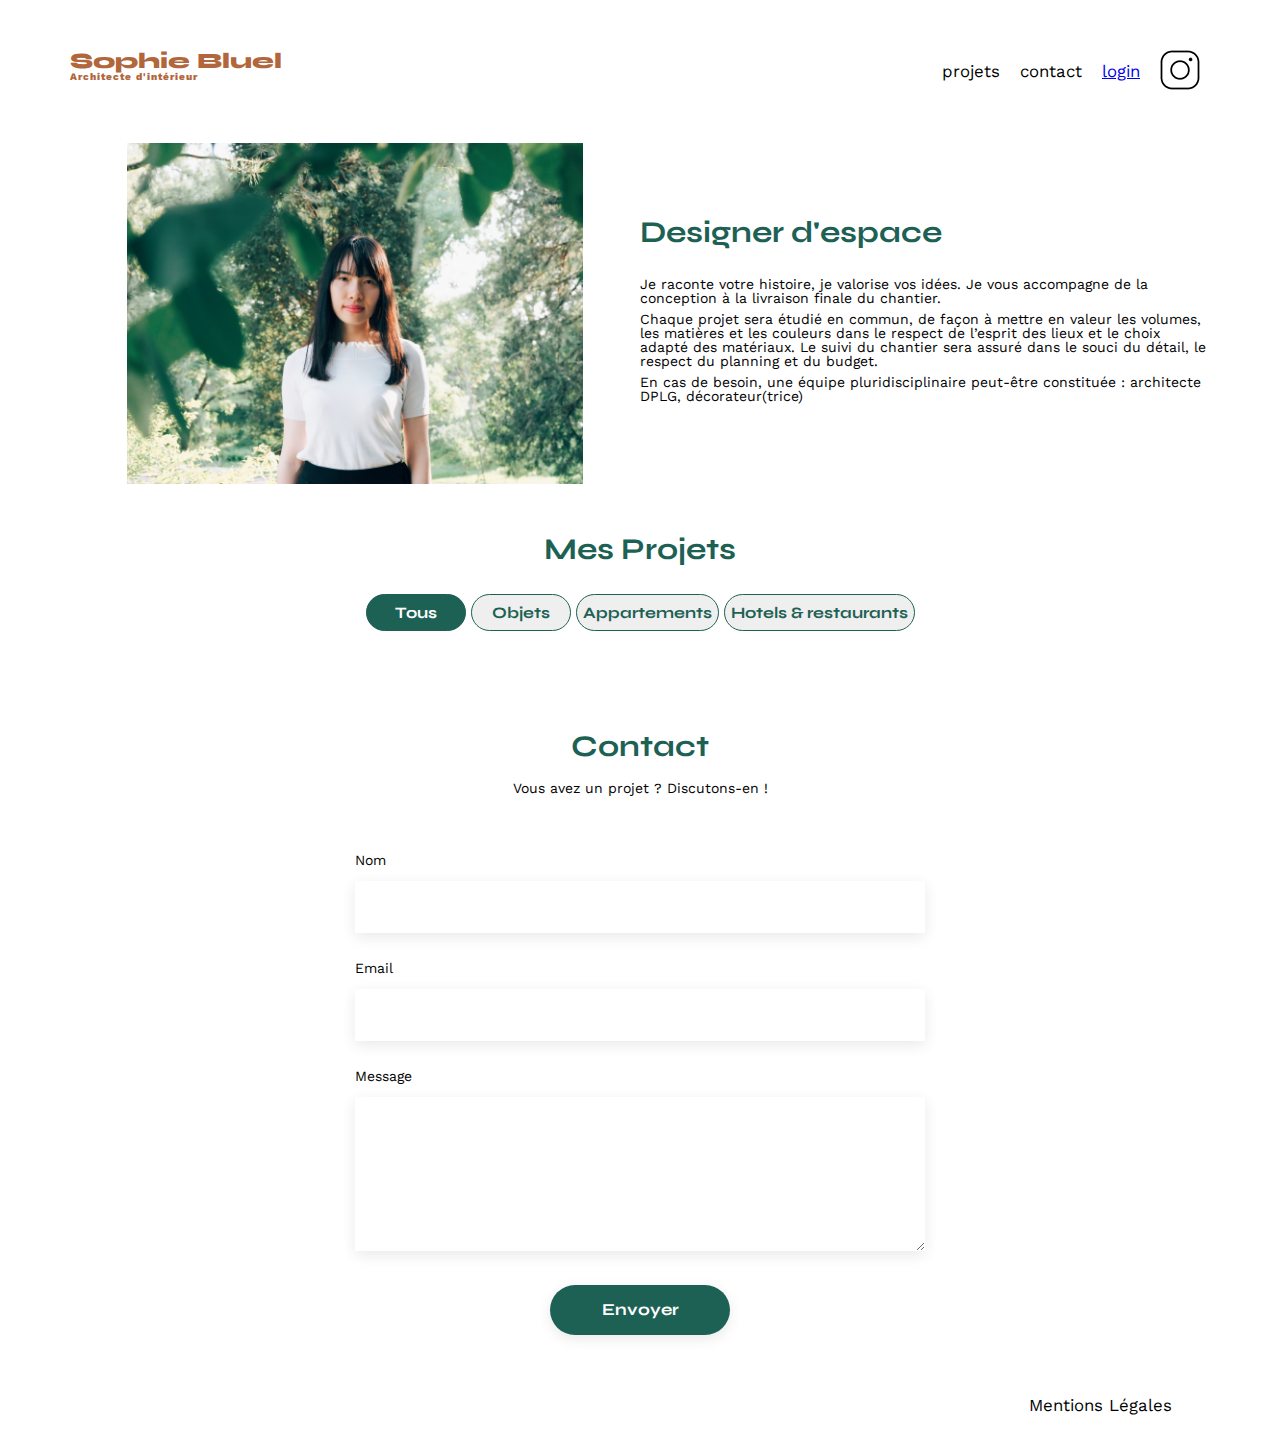
==== FrontEnd/index.html @ d0076750 "first comit" ====
<!DOCTYPE html>
<html lang="fr">
<head>
	<meta charset="UTF-8">
	<title>Sophie Bluel - Architecte d'intérieur</title>
	<meta name="viewport" content="width=device-width, initial-scale=1.0">
	<link rel="preconnect" href="https://fonts.googleapis.com">
	<link rel="preconnect" href="https://fonts.gstatic.com" crossorigin>
	<link href="https://fonts.googleapis.com/css2?family=Syne:wght@700;800&family=Work+Sans&display=swap" rel="stylesheet">
	<meta name="description" content="">
	<link rel="stylesheet" href="./assets/style.css">
	<script type="module" src="works.js"></script>
</head>
<body>
<header>
	<h1>Sophie Bluel <span>Architecte d'intérieur</span></h1>
	<nav>
		<ul>
			<li>projets</li>
			<li>contact</li>
			<a href="login.html"><li>login</li></a>
			<li><img src="./assets/icons/instagram.png" alt="Instagram"></li>
		</ul>
	</nav>
</header>
<main>
	<section id="introduction">
		<figure>
			<img src="./assets/images/sophie-bluel.png" alt="">
		</figure>
		<article>
			<h2>Designer d'espace</h2>
			<p>Je raconte votre histoire, je valorise vos idées. Je vous accompagne de la conception à la livraison finale du chantier.</p>
			<p>Chaque projet sera étudié en commun, de façon à mettre en valeur les volumes, les matières et les couleurs dans le respect de l’esprit des lieux et le choix adapté des matériaux. Le suivi du chantier sera assuré dans le souci du détail, le respect du planning et du budget.</p>
			<p>En cas de besoin, une équipe pluridisciplinaire peut-être constituée : architecte DPLG, décorateur(trice)</p>
		</article>
	</section>
	<section id="portfolio">
		<h2>Mes Projets</h2>
		<div class="filtre">
			<button id="tous" class="button button_active">Tous</button>
			<button id="objets" class="button">Objets</button>
			<button id="appartements" class="button">Appartements</button>
			<button id="hotels_restaurants" class="button">Hotels & restaurants</button>
		</div>
		<div class="gallery">

		</div>
	</section>
	<section id="contact">
		<h2>Contact</h2>
		<p>Vous avez un projet ? Discutons-en !</p>
		<form action="#" method="post">
			<label for="name">Nom</label>
			<input type="text" name="name" id="name">
			<label for="email">Email</label>
			<input type="email" name="email" id="email">
			<label for="message">Message</label>
			<textarea name="message" id="message" cols="30" rows="10"></textarea>
			<input type="submit" value="Envoyer">
		</form>
	</section>
</main>

<footer>
	<nav>
		<ul>
			<li>Mentions Légales</li>
		</ul>
	</nav>
</footer>
</body>
</html>
---- FrontEnd/assets/style.css ----
/* http://meyerweb.com/eric/tools/css/reset/
   v2.0 | 20110126
   License: none (public domain)
*/

html, body, div, span, applet, object, iframe,
h1, h2, h3, h4, h5, h6, p, blockquote, pre,
a, abbr, acronym, address, big, cite, code,
del, dfn, em, img, ins, kbd, q, s, samp,
small, strike, strong, sub, sup, tt, var,
b, u, i, center,
dl, dt, dd, ol, ul, li,
fieldset, form, label, legend,
table, caption, tbody, tfoot, thead, tr, th, td,
article, aside, canvas, details, embed,
figure, figcaption, footer, header, hgroup,
menu, nav, output, ruby, section, summary,
time, mark, audio, video {
	margin: 0;
	padding: 0;
	border: 0;
	font-size: 100%;
	font: inherit;
	vertical-align: baseline;
}
/* HTML5 display-role reset for older browsers */
article, aside, details, figcaption, figure,
footer, header, hgroup, menu, nav, section {
	display: block;
}
body {
	line-height: 1;
}
ol, ul {
	list-style: none;
}
blockquote, q {
	quotes: none;
}
blockquote:before, blockquote:after,
q:before, q:after {
	content: '';
	content: none;
}
table {
	border-collapse: collapse;
	border-spacing: 0;
}
/** end reset css**/
body {
	max-width: 1140px;
	margin:auto;
	font-family: 'Work Sans' ;
	font-size: 14px;
}
header {
	display: flex;
	justify-content: space-between;
	margin: 50px 0
}
section {
	margin: 50px 0
}

h1{
	display: flex;
	flex-direction: column;
	font-family: 'Syne';
	font-size: 22px;
	font-weight: 800;
	color: #B1663C
}

h1 > span {
	font-family: 'Work Sans';
	font-size:10px;
	letter-spacing: 0.1em;
;
}

h2{
	font-family: 'Syne';
	font-weight: 700;
	font-size: 30px;
	color: #1D6154
}
nav ul {
	display: flex;
	align-items: center;
	list-style-type: none;

}
nav li {
	padding: 0 10px;
	font-size: 1.2em;
}

li:hover {
	color: #B1663C;
}
#introduction {
	display: flex;
	align-items: center;
}
#introduction figure {
	flex: 1
}
#introduction img {
	display: block;
	margin: auto;
	width: 80%;
}

#introduction article {
	flex: 1
}
#introduction h2 {
	margin-bottom: 1em;
}

#introduction p {
	margin-bottom: 0.5em;
}
#portfolio h2 {
	text-align: center;
	margin-bottom: 1em;
}

.filtre{
	text-align: center;
	margin-bottom: 50px;
}

.button{
	height: 37px;
	min-width: 100px;
	color: #1D6154;
	border: 1px solid #1D6154;
	border-radius: 20px;
	font-size: 16px;
	font-weight: 700;
	font-family: 'Syne';
}

.button:hover{
	color: white;
	background-color: #1D6154;
}

.button_active{
	color: white;
	background-color: #1D6154;
}

.gallery {
	width: 100%;
	display: grid;
	grid-template-columns: 1fr 1fr 1fr;
	grid-column-gap: 20px;
	grid-row-gap: 20px;
}

.gallery img {
	width: 100%;

}
#contact {
	width: 50%;
	margin: auto;
}
#contact > * {
	text-align: center;

}
#contact h2{
	margin-bottom: 20px;
}
#contact form {
	text-align: left;
	margin-top:30px;
	display: flex;
	flex-direction: column;
}

#contact input {
	height: 50px;
	font-size: 1.2em;
	border: none;
	box-shadow: 0px 4px 14px rgba(0, 0, 0, 0.09);
}

#contact label {
	margin: 2em 0 1em 0;
}

#contact textarea {
	border: none;
	box-shadow: 0px 4px 14px rgba(0, 0, 0, 0.09);
}

input[type="submit"]{
	font-family: 'Syne';
	font-weight: 700;
	color: white;
	background-color: #1D6154;
	margin : 2em auto ;
	width: 180px;
	text-align: center;
	border-radius: 60px ;
}

#login {
	width: 50%;
	margin: auto;
}
#login > * {
	text-align: center;

}

#login h2{
	margin-bottom: 20px;
}

#login form {
	text-align: left;
	margin-top:30px;
	display: flex;
	flex-direction: column;
}

#login input {
	height: 50px;
	font-size: 1.2em;
	border: none;
	box-shadow: 0px 4px 14px rgba(0, 0, 0, 0.09);
}

#login label {
	margin: 2em 0 1em 0;
}

#login textarea {
	border: none;
	box-shadow: 0px 4px 14px rgba(0, 0, 0, 0.09);
}

#login a{
	text-align: center;

}

footer nav ul {
	display: flex;
	justify-content: flex-end;
	margin: 2em
}
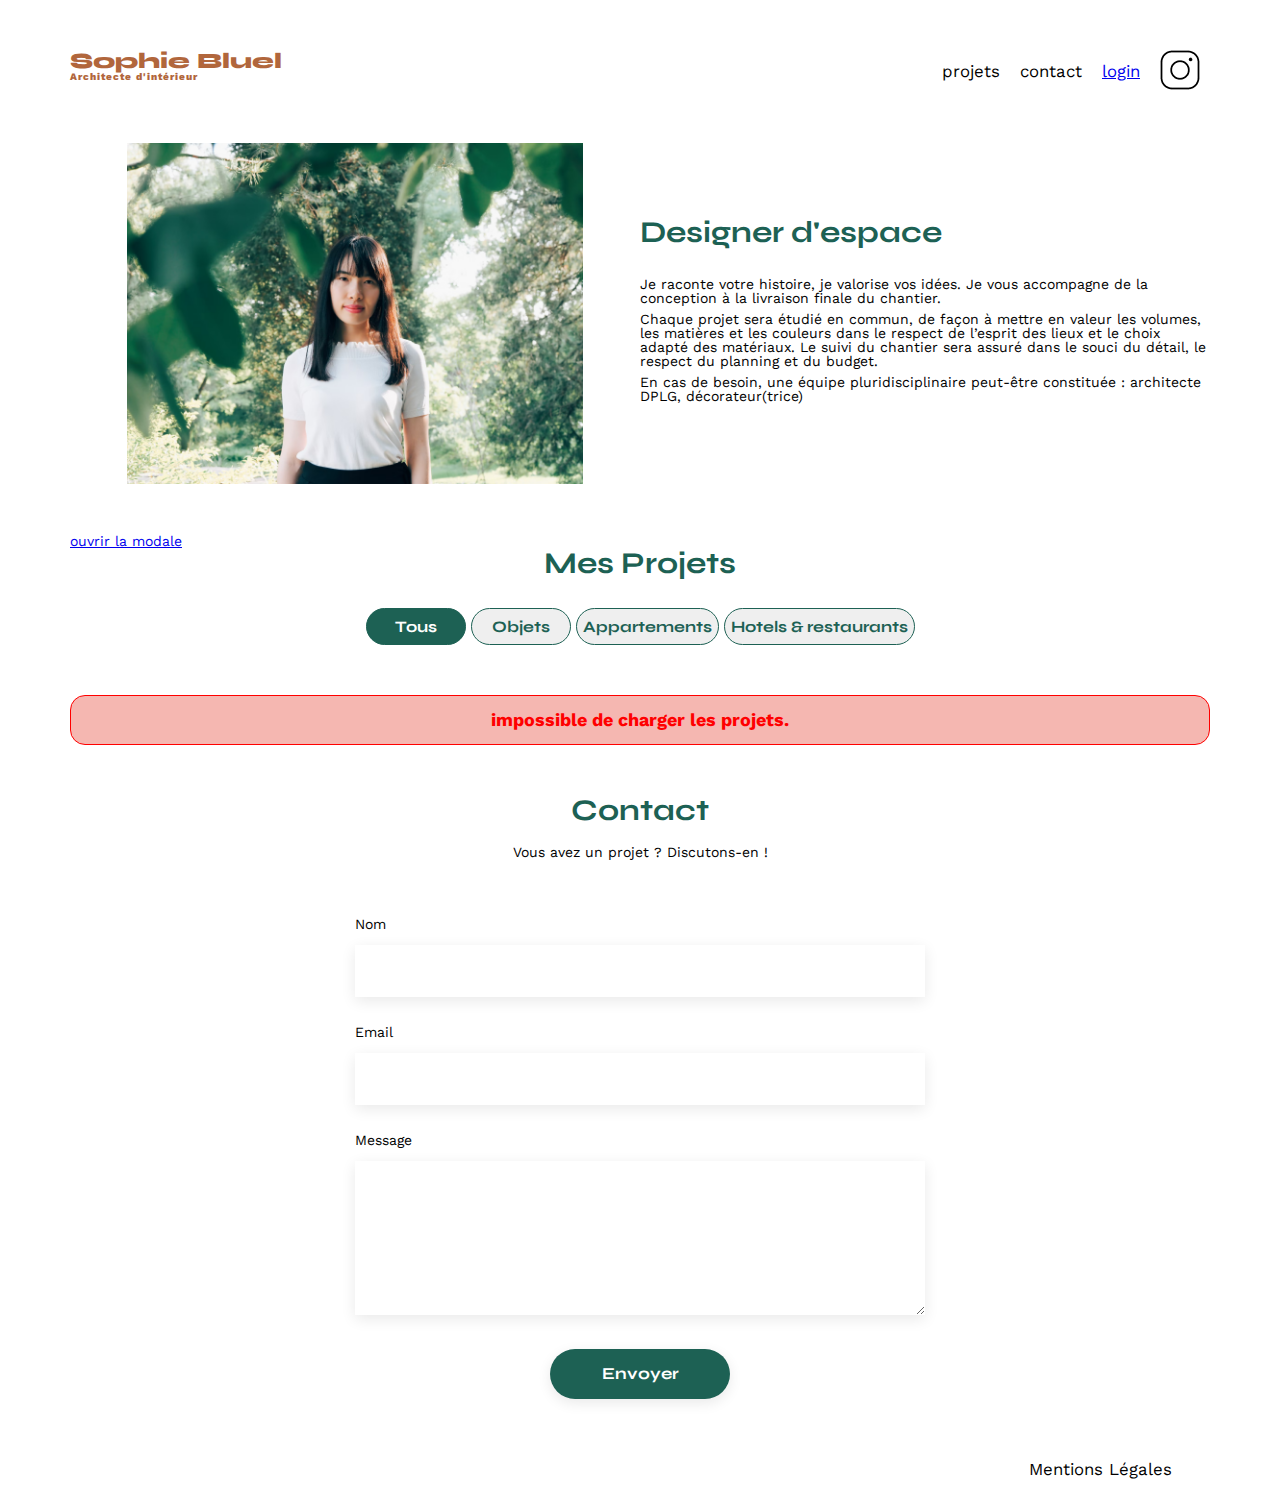
==== commit 0bdfe500: "repo 28/11/23 add modal" ====
--- a/FrontEnd/index.html
+++ b/FrontEnd/index.html
@@ -9,7 +9,7 @@
 	<link href="https://fonts.googleapis.com/css2?family=Syne:wght@700;800&family=Work+Sans&display=swap" rel="stylesheet">
 	<meta name="description" content="">
 	<link rel="stylesheet" href="./assets/style.css">
-	<script type="module" src="works.js"></script>
+	<script type="module" src="works.js" defer></script>
 </head>
 <body>
 <header>
@@ -36,6 +36,7 @@
 		</article>
 	</section>
 	<section id="portfolio">
+		<a href="#modale1" class="modale_link">ouvrir la modale</a>
 		<h2>Mes Projets</h2>
 		<div class="filtre">
 			<button id="tous" class="button button_active">Tous</button>
@@ -44,6 +45,9 @@
 			<button id="hotels_restaurants" class="button">Hotels & restaurants</button>
 		</div>
 		<div class="gallery">
+
+		</div>
+		<div id="erreur__cargement__projets">
 
 		</div>
 	</section>
@@ -69,5 +73,16 @@
 		</ul>
 	</nav>
 </footer>
+<aside id="modale1" class="modale" aria-hidden="true" role="dialog" style="display: none;">
+	<div class="modal_wraper modale_stop">
+		<h3>Galerie photo</h3>
+		<div class="cards">
+
+		</div>
+		<div class="card__input">
+			<input type="submit" value="Ajouter une photo">
+		</div>
+	</div>
+</aside>
 </body>
 </html>
--- a/FrontEnd/assets/style.css
+++ b/FrontEnd/assets/style.css
@@ -121,6 +121,7 @@
 #introduction p {
 	margin-bottom: 0.5em;
 }
+
 #portfolio h2 {
 	text-align: center;
 	margin-bottom: 1em;
@@ -211,7 +212,7 @@
 
 #login {
 	width: 50%;
-	margin: auto;
+	margin:  150px auto;
 }
 #login > * {
 	text-align: center;
@@ -256,3 +257,46 @@
 	margin: 2em
 }
 
+/** modale**/
+
+.modale{
+	position: fixed;
+	top: 0;
+	left: 0;
+	width: 100%;
+	height: 100%;
+	background-color: rgba(0, 0, 0, 0.8);
+	display: flex;
+	align-items: center;
+	justify-content: center;
+}
+
+.modal_wraper{
+	display: flex;
+	flex-direction: column;
+	align-items: center;
+	overflow: auto;
+	background-color: #FFF;
+	border-radius: 10px;
+	width: 630px;
+	max-width: calc(100vw - 20px);
+	max-width: calc(100vh - 20px);
+	padding: 20px;
+}
+
+/** erreur**/
+
+.error{
+	text-align: center;
+	padding: 15px;
+	border: 1px solid red;
+	border-radius: 15px;
+	background-color: rgb(245, 183, 177);
+}
+
+.txt__error{
+	font-size: 18px;
+	font-weight: 700;
+	color: red;
+}
+
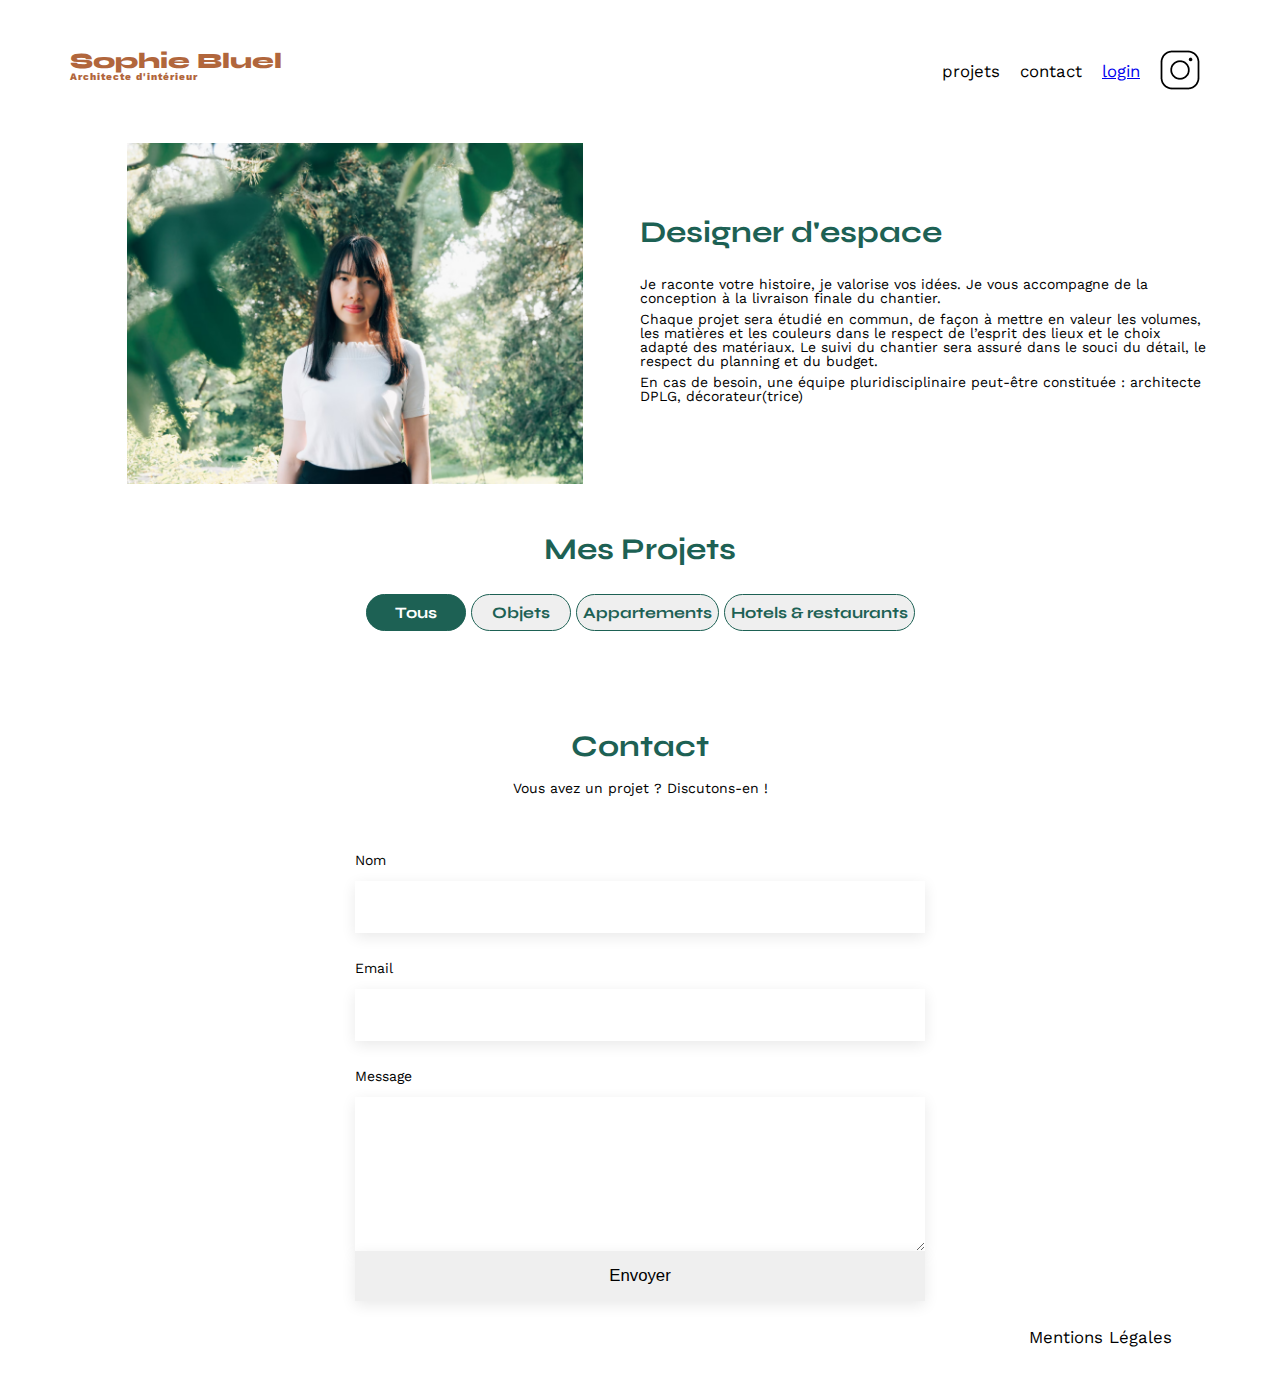
==== commit 2ec9a14a: "comit" ====
--- a/FrontEnd/index.html
+++ b/FrontEnd/index.html
@@ -6,6 +6,9 @@
 	<meta name="viewport" content="width=device-width, initial-scale=1.0">
 	<link rel="preconnect" href="https://fonts.googleapis.com">
 	<link rel="preconnect" href="https://fonts.gstatic.com" crossorigin>
+	<link rel="stylesheet" href="https://cdnjs.cloudflare.com/ajax/libs/font-awesome/6.2.1/css/all.min.css"
+        integrity="sha512-MV7K8+y+gLIBoVD59lQIYicR65iaqukzvf/nwasF0nqhPay5w/9lJmVM2hMDcnK1OnMGCdVK+iQrJ7lzPJQd1w=="
+        crossorigin="anonymous" referrerpolicy="no-referrer" >
 	<link href="https://fonts.googleapis.com/css2?family=Syne:wght@700;800&family=Work+Sans&display=swap" rel="stylesheet">
 	<meta name="description" content="">
 	<link rel="stylesheet" href="./assets/style.css">
@@ -18,9 +21,10 @@
 		<ul>
 			<li>projets</li>
 			<li>contact</li>
-			<a href="login.html"><li>login</li></a>
+			<a href="login.html"><li id="indexLogin">login</li></a>
+			<a href="index.html"><li id="indexLogout" class="dispnone">logout</li></a>
 			<li><img src="./assets/icons/instagram.png" alt="Instagram"></li>
-		</ul>
+		</ul> 
 	</nav>
 </header>
 <main>
@@ -36,7 +40,7 @@
 		</article>
 	</section>
 	<section id="portfolio">
-		<a href="#modale1" class="modale_link">ouvrir la modale</a>
+		<!-- <a href="#modale1" class="modale_link">ouvrir la modale</a> -->
 		<h2>Mes Projets</h2>
 		<div class="filtre">
 			<button id="tous" class="button button_active">Tous</button>
@@ -74,13 +78,41 @@
 	</nav>
 </footer>
 <aside id="modale1" class="modale" aria-hidden="true" role="dialog" style="display: none;">
-	<div class="modal_wraper modale_stop">
+	<div id="modale_stop1" class="modal_wraper">
+		<div class="close">
+			<i id="closeModale" class="fa-solid fa-xmark"></i>
+		</div>
 		<h3>Galerie photo</h3>
 		<div class="cards">
-
+			
 		</div>
 		<div class="card__input">
-			<input type="submit" value="Ajouter une photo">
+			<input id="buttonAdd" class="buttonAdd" type="submit" value="Ajouter une photo">
+		</div>
+	</div>
+</aside>
+<aside id="modale2" class="modale" aria-hidden="true" role="dialog" style="display: none;">
+	<div id="modale_stop2" class="modal_wraper">
+		<div class="close__modale2">
+			<i id="back" class="fa-solid fa-arrow-left"></i>
+			<i id="closeModale2" class="fa-solid fa-xmark"></i>
+		</div>
+		<h3>Ajout photo</h3>
+		<form class="form">
+			<div class="add__image">
+				<i class="fa-regular fa-image"></i>
+				<input type="file" name="file" id="file" accept=".jpg, .png">
+				<p>jpg, png : 4mo max</p>
+			</div>
+			<label for="titre">Titre</label>
+			<input type="text" name="titre" id="titre">
+			<label for="categorie">Categorie</label>
+			<select name="categorie" id="categorie">
+				<option value=""></option>
+			</select>
+		</form>
+		<div class="validate__input">
+			<input id="buttonValidate" class="buttonValidateGray" type="submit" value="Valider">
 		</div>
 	</div>
 </aside>
--- a/FrontEnd/assets/style.css
+++ b/FrontEnd/assets/style.css
@@ -98,6 +98,11 @@
 li:hover {
 	color: #B1663C;
 }
+
+.dispnone{
+	display: none;
+}
+
 #introduction {
 	display: flex;
 	align-items: center;
@@ -130,6 +135,12 @@
 .filtre{
 	text-align: center;
 	margin-bottom: 50px;
+}
+
+.modify{
+	position: relative;
+	bottom: 50px;
+	left: 160px;
 }
 
 .button{
@@ -199,7 +210,7 @@
 	box-shadow: 0px 4px 14px rgba(0, 0, 0, 0.09);
 }
 
-input[type="submit"]{
+.buttonAdd{
 	font-family: 'Syne';
 	font-weight: 700;
 	color: white;
@@ -275,7 +286,6 @@
 	display: flex;
 	flex-direction: column;
 	align-items: center;
-	overflow: auto;
 	background-color: #FFF;
 	border-radius: 10px;
 	width: 630px;
@@ -284,6 +294,137 @@
 	padding: 20px;
 }
 
+.modal_wraper h3{
+	font-size: 26px;
+	font-weight: 400;
+	padding: 10px 0 42px 0;
+}
+
+.cards{
+	display: grid;
+	grid-template-columns: 1fr 1fr 1fr 1fr 1fr;
+	grid-column-gap: 10px;
+	grid-row-gap: 25px;
+	border-bottom: 1px solid #B3B3B3;
+	padding-bottom: 68px;
+	position: relative;
+}
+
+.cards_img{
+	width: 70px;
+}
+
+.trashcan{
+	position: absolute;
+	color: white;
+	background-color: black;
+	border-radius: 2px;
+	font-size: 11px;
+	padding: 4px;
+	margin-top: 5px;
+	margin-left: 47px;
+}
+
+.card__input{
+	width: 100%;
+	text-align: center;
+	padding-top: 10px;
+}
+
+
+.card__input input {
+	width: 237px;
+	height:36px;
+	font-size: 14px;
+	border: none;
+	box-shadow: 0px 4px 14px rgba(0, 0, 0, 0.09);
+	color: #FFF;
+}
+
+.close{
+	width: 100%;
+	display: flex;
+	justify-content: flex-end;
+	padding-right: 10px;
+}
+
+.close i{
+	font-size: 24px;
+}
+
+.form{
+	width: 420px;
+	display: flex;
+	flex-direction: column;
+	border-bottom: 1px solid #B3B3B3;
+	padding-bottom: 40px;
+}
+
+.add__image{
+	width: 420px;
+	display: flex;
+	flex-direction: column;
+	align-items: center;
+	background-color: #E8F1F6;
+	border-radius: 3px;
+	padding: 13px 0 19px 0;
+}
+
+.add__image i{
+	font-size: 76px;
+	color: #B9C5CC;
+}
+
+.add__image p{
+	font-size: 10px;
+	font-weight: 400;
+	color: #444444;
+}
+
+.close__modale2{
+	width: 100%;
+	padding: 0 10px 0 10px;
+	display: flex;
+	justify-content: space-between;
+}
+
+.close__modale2 i{
+	font-size: 24px;
+}
+
+.add__image{
+	margin-bottom: 30px;
+}
+
+.form label{
+	font-size: 14px;
+	font-weight: 500;
+	color: #3D3D3D;
+	padding-bottom: 10px;
+
+}
+
+.form input, .form select{
+	height: 51px;
+	border: none;
+	box-shadow: 0px 4px 14px rgba(0, 0, 0, 0.09);
+	color: #6C6C6C;
+	margin-bottom: 20px;
+}
+
+.buttonValidateGray{
+	height: 36px;
+	font-family: 'Syne';
+	font-weight: 700;
+	color: #FFFFFF;
+	background-color: #A7A7A7;
+	margin : 2em auto ;
+	width: 180px;
+	text-align: center;
+	border-radius: 60px ;
+	border: none;
+}
+
 /** erreur**/
 
 .error{
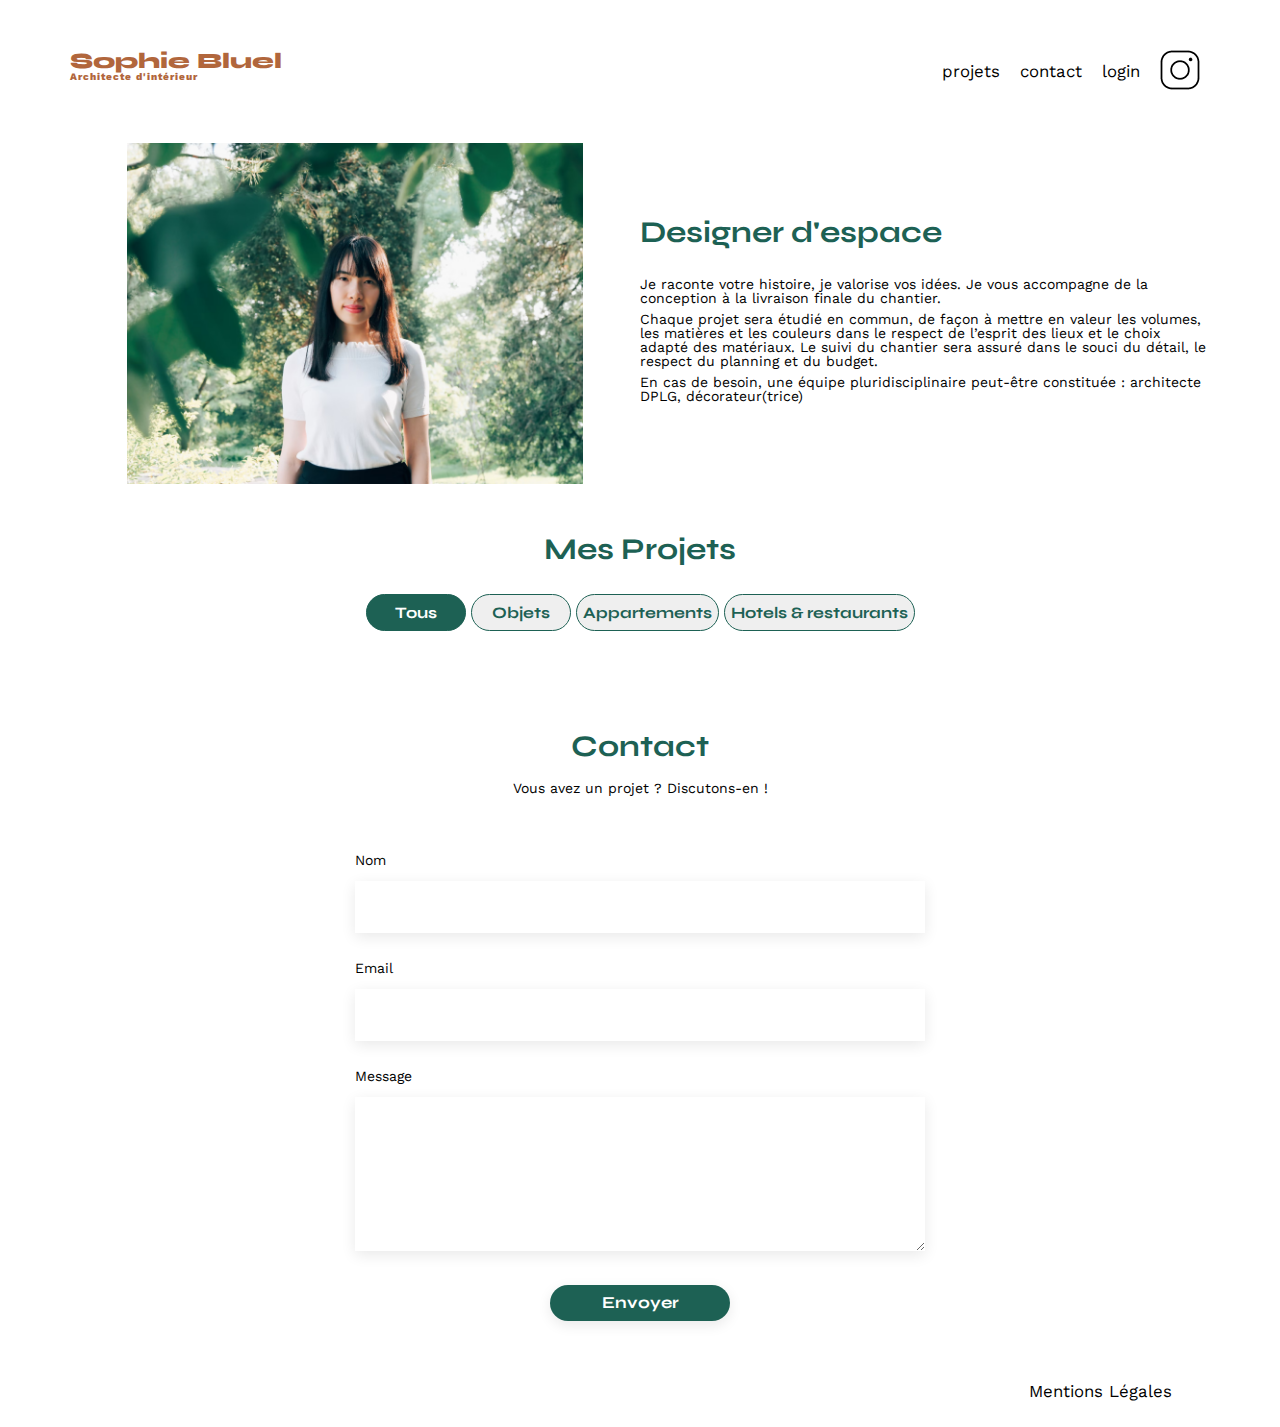
==== commit 56298e69: "comit" ====
--- a/FrontEnd/index.html
+++ b/FrontEnd/index.html
@@ -43,10 +43,10 @@
 		<!-- <a href="#modale1" class="modale_link">ouvrir la modale</a> -->
 		<h2>Mes Projets</h2>
 		<div class="filtre">
-			<button id="tous" class="button button_active">Tous</button>
-			<button id="objets" class="button">Objets</button>
-			<button id="appartements" class="button">Appartements</button>
-			<button id="hotels_restaurants" class="button">Hotels & restaurants</button>
+			<button id="tous" class="button__filtre button_active">Tous</button>
+			<button id="objets" class="button__filtre">Objets</button>
+			<button id="appartements" class="button__filtre">Appartements</button>
+			<button id="hotels_restaurants" class="button__filtre">Hotels & restaurants</button>
 		</div>
 		<div class="gallery">
 
@@ -65,7 +65,7 @@
 			<input type="email" name="email" id="email">
 			<label for="message">Message</label>
 			<textarea name="message" id="message" cols="30" rows="10"></textarea>
-			<input type="submit" value="Envoyer">
+			<input type="submit" value="Envoyer" class="button">
 		</form>
 	</section>
 </main>
@@ -98,23 +98,28 @@
 			<i id="closeModale2" class="fa-solid fa-xmark"></i>
 		</div>
 		<h3>Ajout photo</h3>
-		<form class="form">
-			<div class="add__image">
+		<form class="form" enctype="multipart/form-data" method="post" name="fileinfo">
+			<div id="addFile" class="add__image">
 				<i class="fa-regular fa-image"></i>
-				<input type="file" name="file" id="file" accept=".jpg, .png">
+				<label for="fileInput" class="button__file">+ Ajouter photo</label>
+				<input type="file" name="image" id="fileInput" accept=".jpg, .png" style="display: none;">
 				<p>jpg, png : 4mo max</p>
+				<div id="previewImageContainer"></div>
 			</div>
-			<label for="titre">Titre</label>
-			<input type="text" name="titre" id="titre">
-			<label for="categorie">Categorie</label>
-			<select name="categorie" id="categorie">
+			<label for="titre" class="label__input">Titre</label>
+			<input type="text" name="title" id="title">
+			<label for="categorie" class="label__input">Categorie</label>
+			<select name="category" id="category">
 				<option value=""></option>
+				
 			</select>
+			<div class="validate__input">
+				<input id="buttonValidate" class="buttonValidateGray" type="submit" value="Valider">
+			</div>
 		</form>
-		<div class="validate__input">
-			<input id="buttonValidate" class="buttonValidateGray" type="submit" value="Valider">
-		</div>
+		<div id="output"></div>
 	</div>
 </aside>
 </body>
 </html>
+
--- a/FrontEnd/assets/style.css
+++ b/FrontEnd/assets/style.css
@@ -84,6 +84,12 @@
 	font-size: 30px;
 	color: #1D6154
 }
+
+a{
+	text-decoration: none;
+	color: black;
+}
+
 nav ul {
 	display: flex;
 	align-items: center;
@@ -143,7 +149,7 @@
 	left: 160px;
 }
 
-.button{
+.button__filtre{
 	height: 37px;
 	min-width: 100px;
 	color: #1D6154;
@@ -154,7 +160,7 @@
 	font-family: 'Syne';
 }
 
-.button:hover{
+.button__filtre:hover{
 	color: white;
 	background-color: #1D6154;
 }
@@ -195,10 +201,14 @@
 }
 
 #contact input {
+	/* height: 50px; */
+	font-size: 1.2em;
+	border: none;
+	box-shadow: 0px 4px 14px rgba(0, 0, 0, 0.09);
+}
+
+#contact input[name="name"], #contact input[name="email"]{
 	height: 50px;
-	font-size: 1.2em;
-	border: none;
-	box-shadow: 0px 4px 14px rgba(0, 0, 0, 0.09);
 }
 
 #contact label {
@@ -210,16 +220,19 @@
 	box-shadow: 0px 4px 14px rgba(0, 0, 0, 0.09);
 }
 
-.buttonAdd{
+.button{
 	font-family: 'Syne';
 	font-weight: 700;
 	color: white;
 	background-color: #1D6154;
 	margin : 2em auto ;
 	width: 180px;
+	height: 36px;
 	text-align: center;
 	border-radius: 60px ;
 }
+
+
 
 #login {
 	width: 50%;
@@ -242,10 +255,14 @@
 }
 
 #login input {
+	/* height: 50px; */
+	font-size: 1.2em;
+	border: none;
+	box-shadow: 0px 4px 14px rgba(0, 0, 0, 0.09);
+}
+
+#login input[name="email"], #login input[name="password"]{
 	height: 50px;
-	font-size: 1.2em;
-	border: none;
-	box-shadow: 0px 4px 14px rgba(0, 0, 0, 0.09);
 }
 
 #login label {
@@ -310,11 +327,11 @@
 	position: relative;
 }
 
-.cards_img{
+.cards img{
 	width: 70px;
 }
 
-.trashcan{
+.fa-trash-can{
 	position: absolute;
 	color: white;
 	background-color: black;
@@ -356,8 +373,6 @@
 	width: 420px;
 	display: flex;
 	flex-direction: column;
-	border-bottom: 1px solid #B3B3B3;
-	padding-bottom: 40px;
 }
 
 .add__image{
@@ -396,20 +411,47 @@
 	margin-bottom: 30px;
 }
 
-.form label{
+.add__image i{
+	padding-bottom: 6px;
+}
+
+.add__image p{
+	padding-top: 12px;
+}
+
+.label__input{
 	font-size: 14px;
 	font-weight: 500;
 	color: #3D3D3D;
 	padding-bottom: 10px;
-
-}
-
-.form input, .form select{
+}
+
+.form input[name="title"], .form select{
 	height: 51px;
 	border: none;
 	box-shadow: 0px 4px 14px rgba(0, 0, 0, 0.09);
 	color: #6C6C6C;
 	margin-bottom: 20px;
+}
+
+.validate__input{
+	width: 100%;
+	text-align: center;
+	margin-top: 40px;
+	border-top: 1px solid #B3B3B3;
+}
+
+.buttonAdd{
+	height: 36px;
+	font-family: 'Syne';
+	font-weight: 700;
+	color: white;
+	background-color: #1D6154;
+	margin : 2em auto ;
+	width: 180px;
+	text-align: center;
+	border-radius: 60px ;
+	border: none;
 }
 
 .buttonValidateGray{
@@ -425,6 +467,13 @@
 	border: none;
 }
 
+.button__file{
+	background-color: #CBD6DC;
+	border-radius: 50px;
+	padding: 10px 33px 10px 33px;
+	color: #306685;
+}
+
 /** erreur**/
 
 .error{
